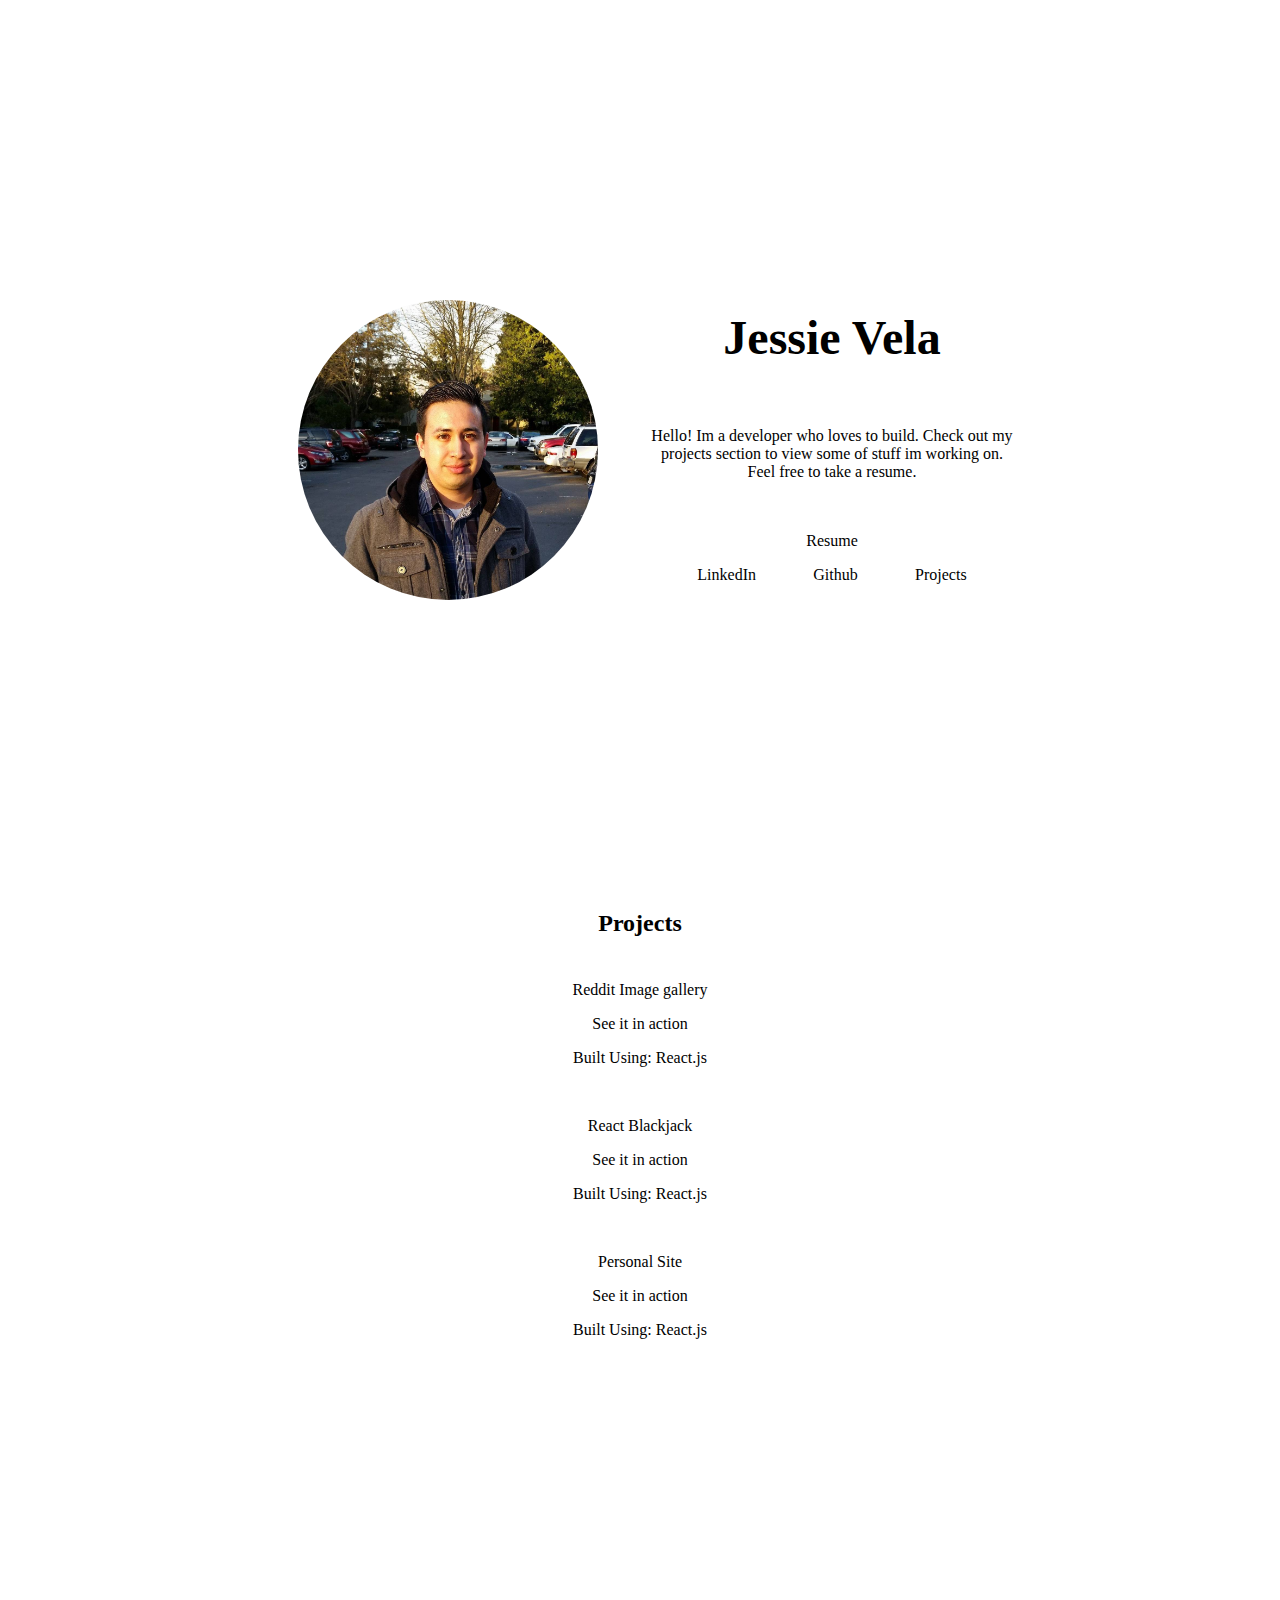
==== home.html @ 38e901ca "Initial commit" ====
<!DOCTYPE html>
<html lang="en">

<head>
  <meta charset="UTF-8">
  <meta name="viewport" content="width=device-width, initial-scale=1.0">
  <link rel="stylesheet" rel="stylesheet" href="home.css">
  <title>Jessie Vela</title>
</head>

<body>
  <div class="headline">
    <div class="headline-content">
      <div class="profile-image"><img src="profile_pic.jpg" alt="">
      </div>
      <div class="header">
        <h1>Jessie Vela</h1>
        <p>Hello! Im a developer who loves to build. Check out my projects section to view some of stuff im working on.
          Feel free to take a resume.</p>
        <div class="links">
          <a href="#">Resume</a>
          <ul>
            <li>LinkedIn</li>
            <li>Github</li>
            <li>Projects</li>
          </ul>
        </div>
      </div>
    </div>
  </div>

  <div class="projects-section">
    <h2>Projects</h2>
    <div class="projects">
      <div class="project">
        <img src="" alt="">
        <p>Reddit Image gallery</p>
        <a href="#">See it in action</a>
        <p>Built Using: React.js</p>
      </div>
      <div class="project">
        <img src="" alt="">
        <p>React Blackjack</p>
        <a href="#">See it in action</a>
        <p>Built Using: React.js</p>
      </div>
      <div class="project">
        <img src="" alt="">
        <p>Personal Site</p>
        <a href="#">See it in action</a>
        <p>Built Using: React.js</p>
      </div>
    </div>
  </div>

</body>

</html>
---- home.css ----
body {
  margin: 0;
}

a {
  text-decoration: none;
  color: black;
}

.headline {
  display: flex;
  height: 100vh;
}

.headline-content {
  display: flex;
  flex-direction: column;
  margin: auto;
  width: 100%;
  justify-content: center;
}

.profile-image {
  width: 100%;
  text-align: center;
}

.profile-image img {
  display: block;
  margin: 0 auto;
  width: 300px;
  height: 300px;
  border-radius: 50%;
}

.header {
  text-align: center;
}

.header h1 {
  font-size: 3rem;
  margin: 10px;
}

.header p {
  margin: 10px;
}

.links ul {
  display: flex;
  padding: 0;
  flex-wrap: wrap;
  list-style-type: none;
  justify-content: space-evenly;
}

.projects-section {
  height: 100vh;
  text-align: center;
}

.projects-section h2 {
  margin: 10px;
}

@media only screen and (min-width: 768px) {
  .headline-content {
    flex-direction: row;
  }

  .header {
    display: flex;
    flex-direction: column;
    justify-content: space-between;
    width: 30%;
  }

  .profile-image {
    width: 30%;
  }
}
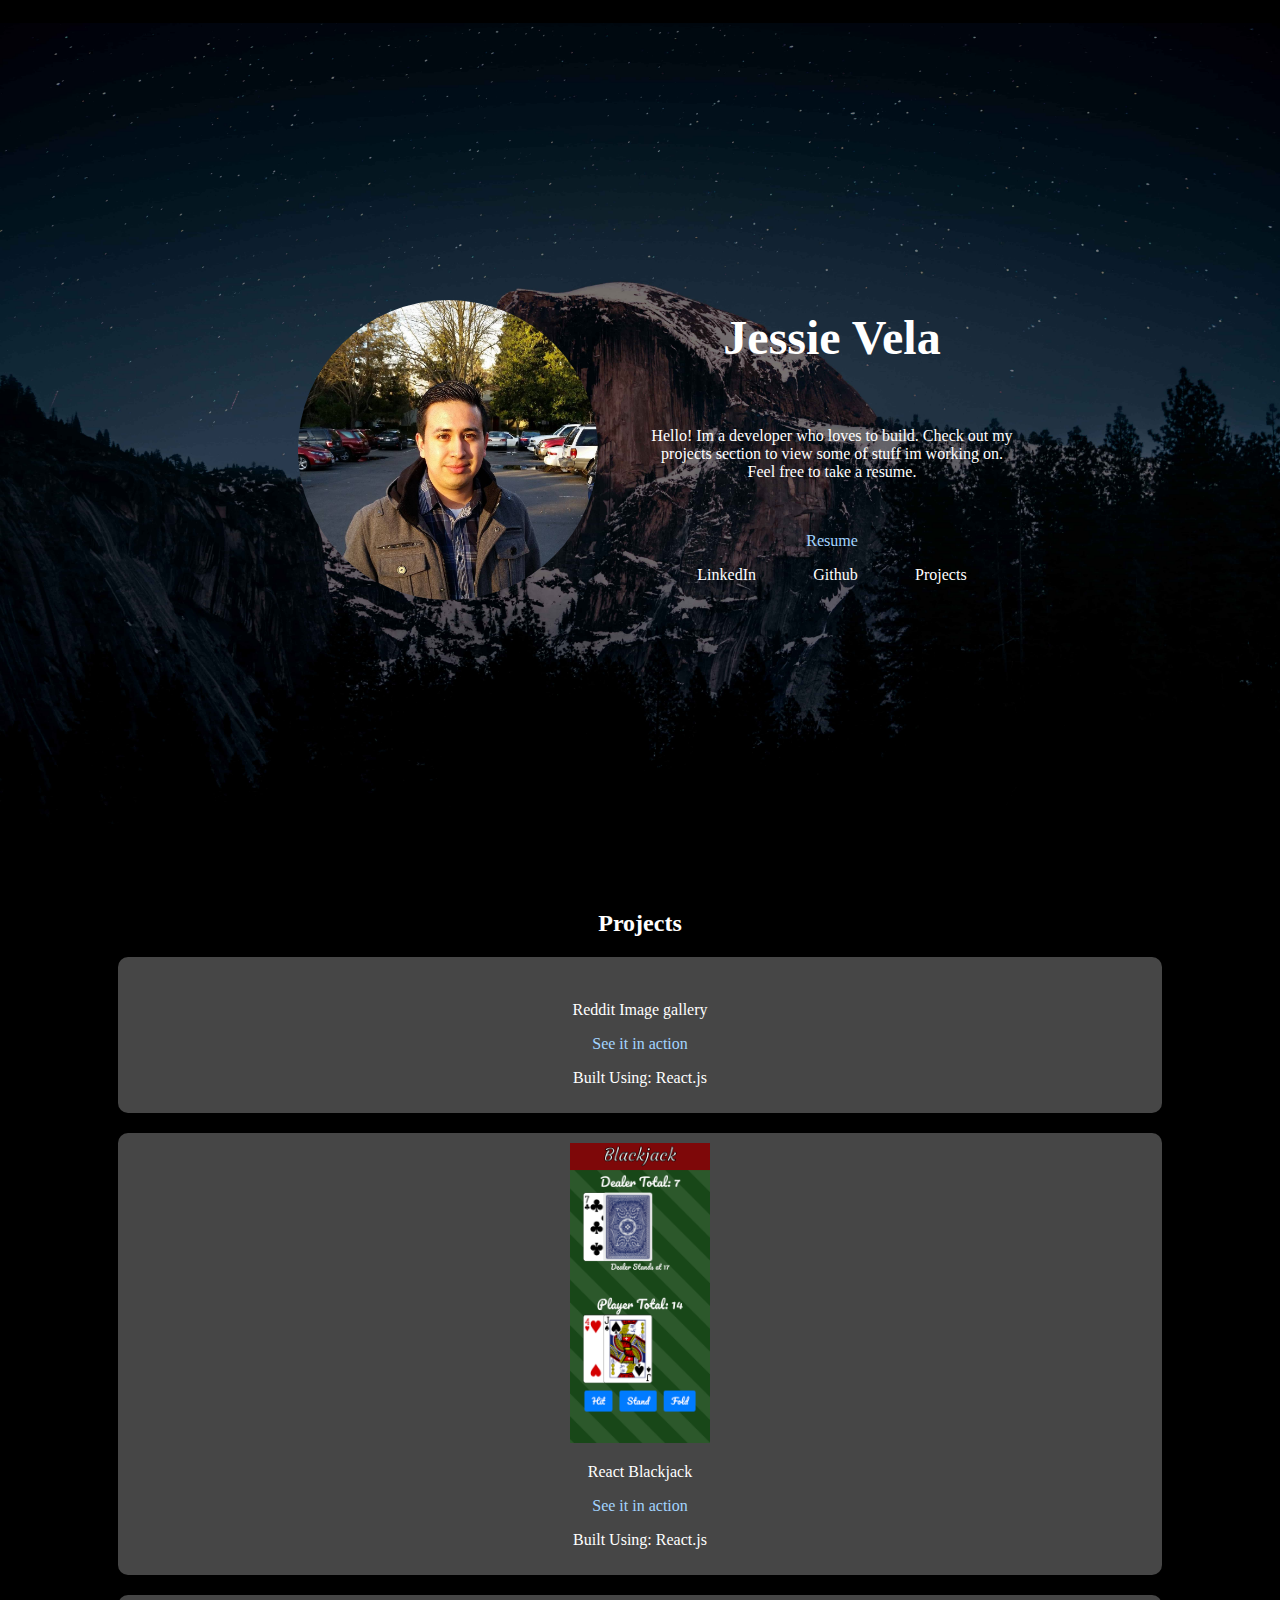
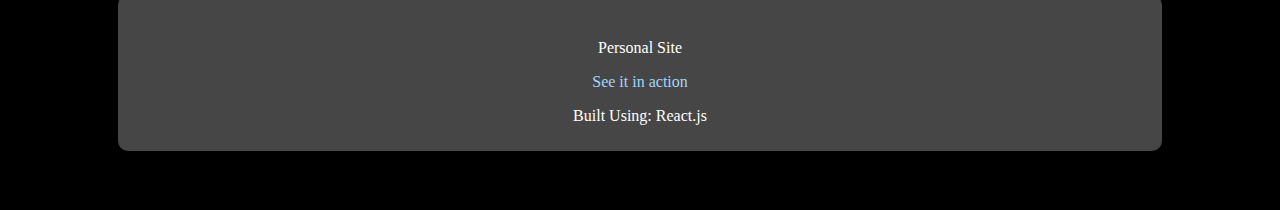
==== commit 23299f14: "Add various styling" ====
--- a/home.html
+++ b/home.html
@@ -39,7 +39,7 @@
         <p>Built Using: React.js</p>
       </div>
       <div class="project">
-        <img src="" alt="">
+        <img src="assets/blackjack.png" alt="">
         <p>React Blackjack</p>
         <a href="#">See it in action</a>
         <p>Built Using: React.js</p>
--- a/home.css
+++ b/home.css
@@ -1,15 +1,26 @@
 body {
   margin: 0;
+  background-color: #000;
+  color: white;
 }
 
 a {
   text-decoration: none;
-  color: black;
+  color: rgb(163, 212, 255);
 }
 
 .headline {
   display: flex;
   height: 100vh;
+  background: url(assets/background-min.jpg);
+  background-repeat: no-repeat;
+  background-position: center;
+  background-attachment: fixed;
+  background-size: 100% auto;
+}
+
+.headline::after {
+  background-color: red;
 }
 
 .headline-content {
@@ -63,6 +74,26 @@
   margin: 10px;
 }
 
+.projects {
+  display: flex;
+  flex-direction: column;
+  align-items: center;
+}
+
+.project {
+  background-color: rgba(74, 74, 74, 95%);
+  width: 80%;
+  padding: 10px;
+  margin: 10px 0;
+  border-radius: 10px;
+  justify-content: center;
+}
+
+.project img {
+  width: auto;
+  height: 300px;
+}
+
 @media only screen and (min-width: 768px) {
   .headline-content {
     flex-direction: row;
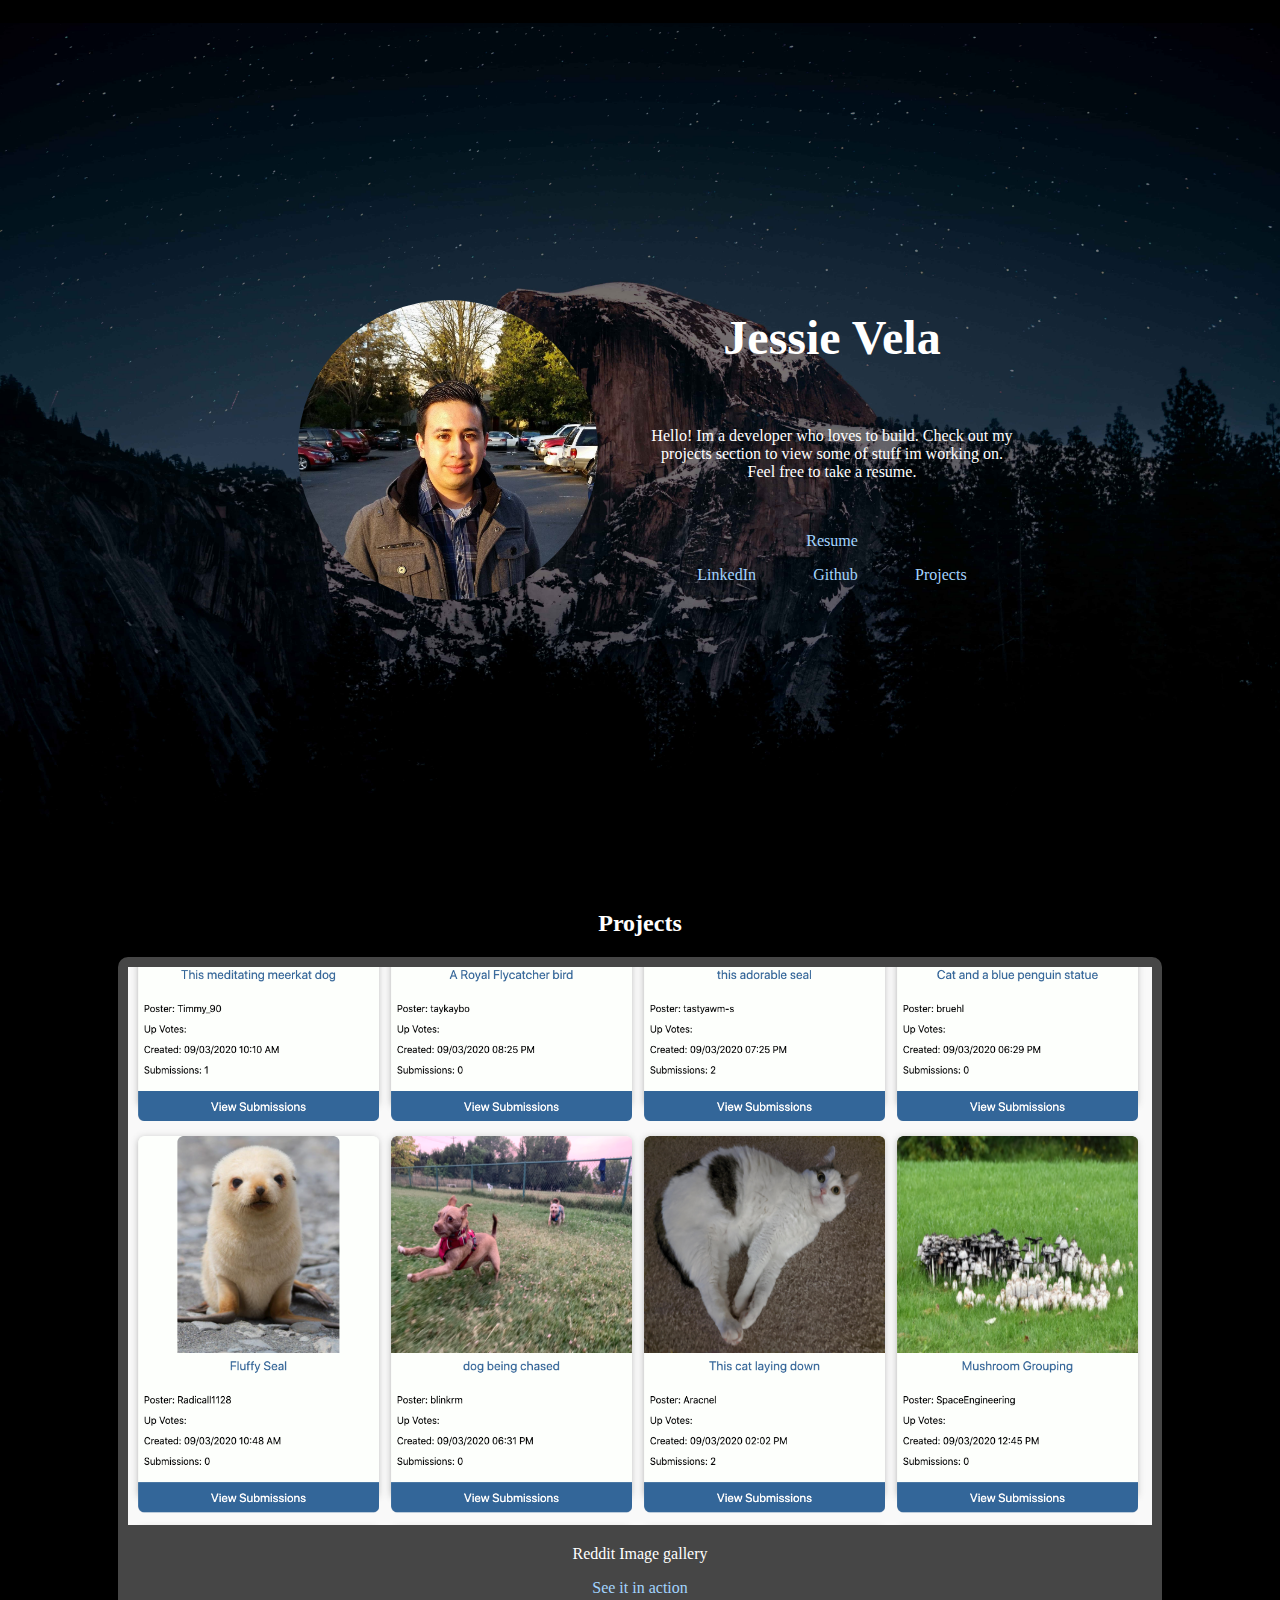
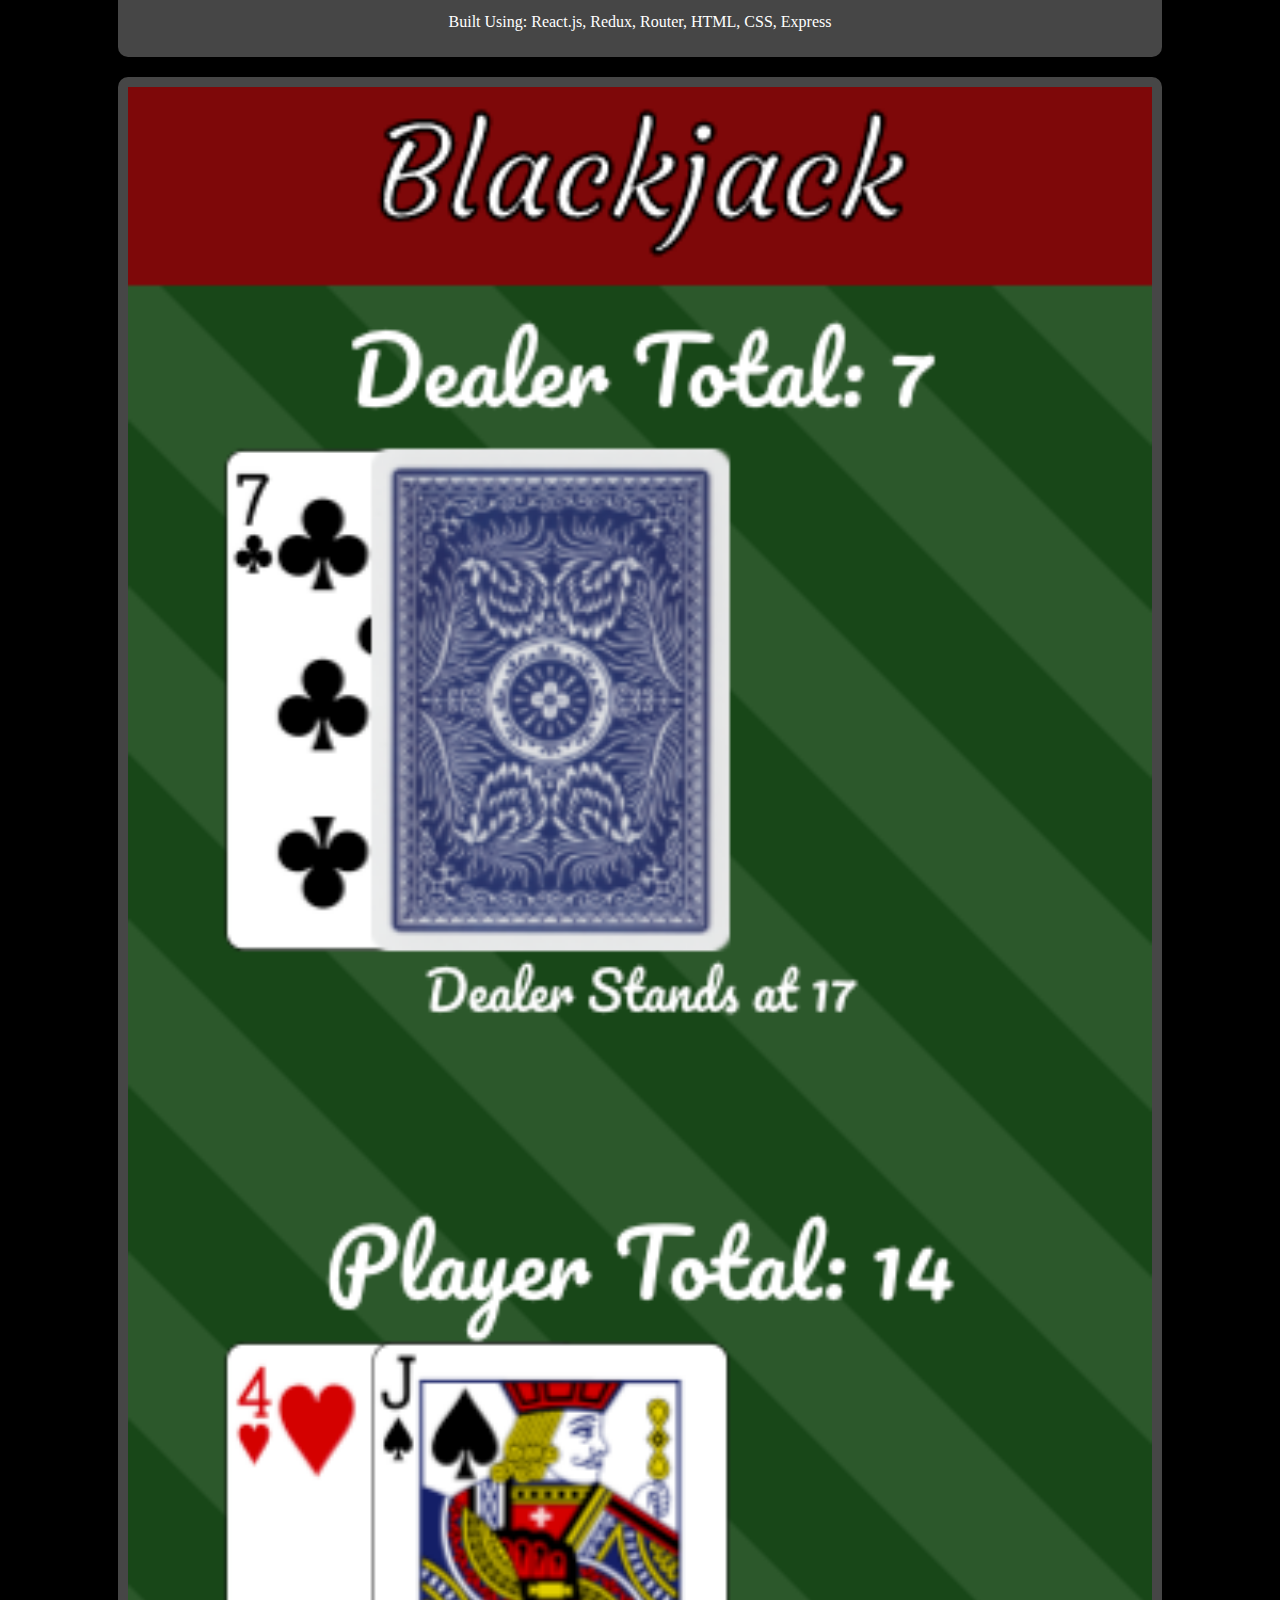
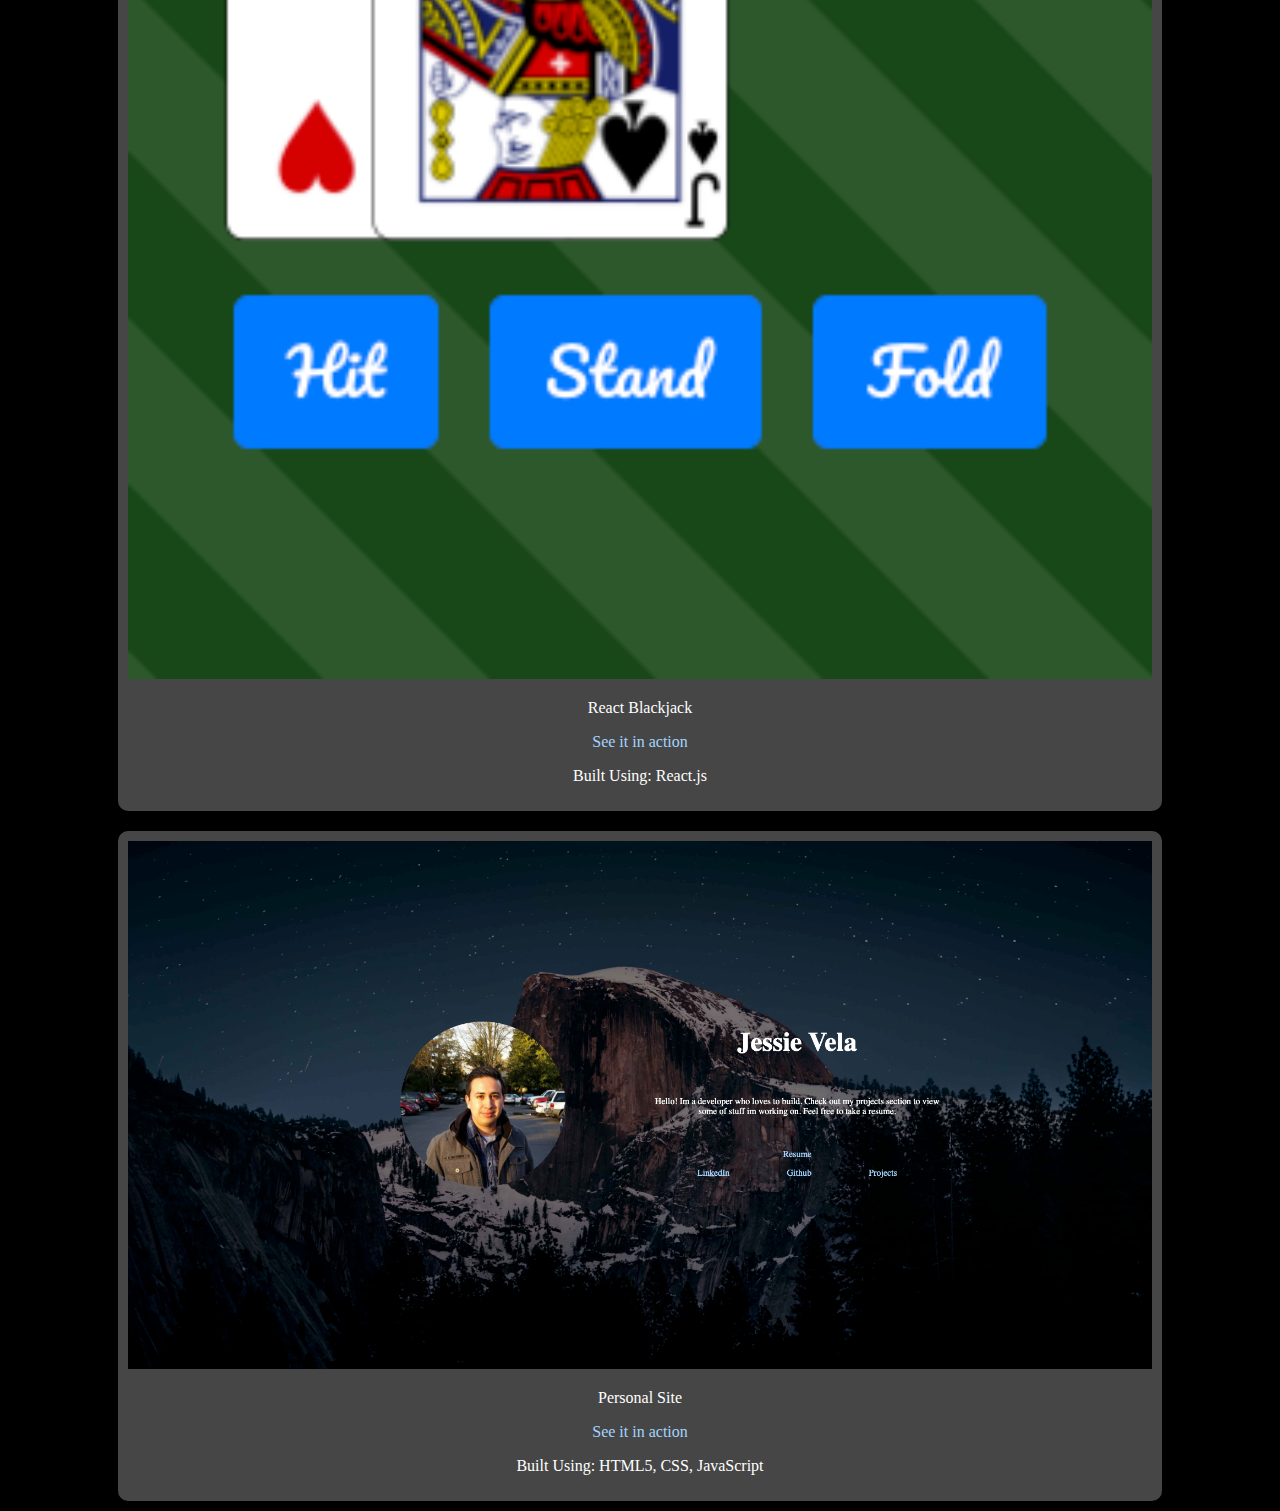
==== commit 90ecbbb8: "Add various styling" ====
--- a/home.html
+++ b/home.html
@@ -11,7 +11,7 @@
 <body>
   <div class="headline">
     <div class="headline-content">
-      <div class="profile-image"><img src="profile_pic.jpg" alt="">
+      <div class="profile-image"><img src="assets/profile_pic.jpg" alt="">
       </div>
       <div class="header">
         <h1>Jessie Vela</h1>
@@ -20,9 +20,9 @@
         <div class="links">
           <a href="#">Resume</a>
           <ul>
-            <li>LinkedIn</li>
-            <li>Github</li>
-            <li>Projects</li>
+            <a href="https://www.linkedin.com/in/velajessie" target='_blank' rel="noopener noreferrer">LinkedIn</a>
+            <a href="https://www.github.com/jessievela" target='_blank' rel="noopener noreferrer">Github</a>
+            <a href="#Projects">Projects</a>
           </ul>
         </div>
       </div>
@@ -30,13 +30,14 @@
   </div>
 
   <div class="projects-section">
+    <a name="Projects"></a>
     <h2>Projects</h2>
     <div class="projects">
-      <div class="project">
-        <img src="" alt="">
+      <div class="project active">
+        <img src="assets/photoshop.png" alt="">
         <p>Reddit Image gallery</p>
         <a href="#">See it in action</a>
-        <p>Built Using: React.js</p>
+        <p>Built Using: React.js, Redux, Router, HTML, CSS, Express</p>
       </div>
       <div class="project">
         <img src="assets/blackjack.png" alt="">
@@ -45,14 +46,14 @@
         <p>Built Using: React.js</p>
       </div>
       <div class="project">
-        <img src="" alt="">
+        <img src="assets/personal-site.png" alt="">
         <p>Personal Site</p>
         <a href="#">See it in action</a>
-        <p>Built Using: React.js</p>
+        <p>Built Using: HTML5, CSS, JavaScript</p>
       </div>
     </div>
   </div>
-
+  <script src="home.js"></script>
 </body>
 
 </html>--- a/home.css
+++ b/home.css
@@ -90,8 +90,12 @@
 }
 
 .project img {
-  width: auto;
-  height: 300px;
+  width: 100%;
+  height: auto;
+}
+
+.hidden {
+  display: none;
 }
 
 @media only screen and (min-width: 768px) {
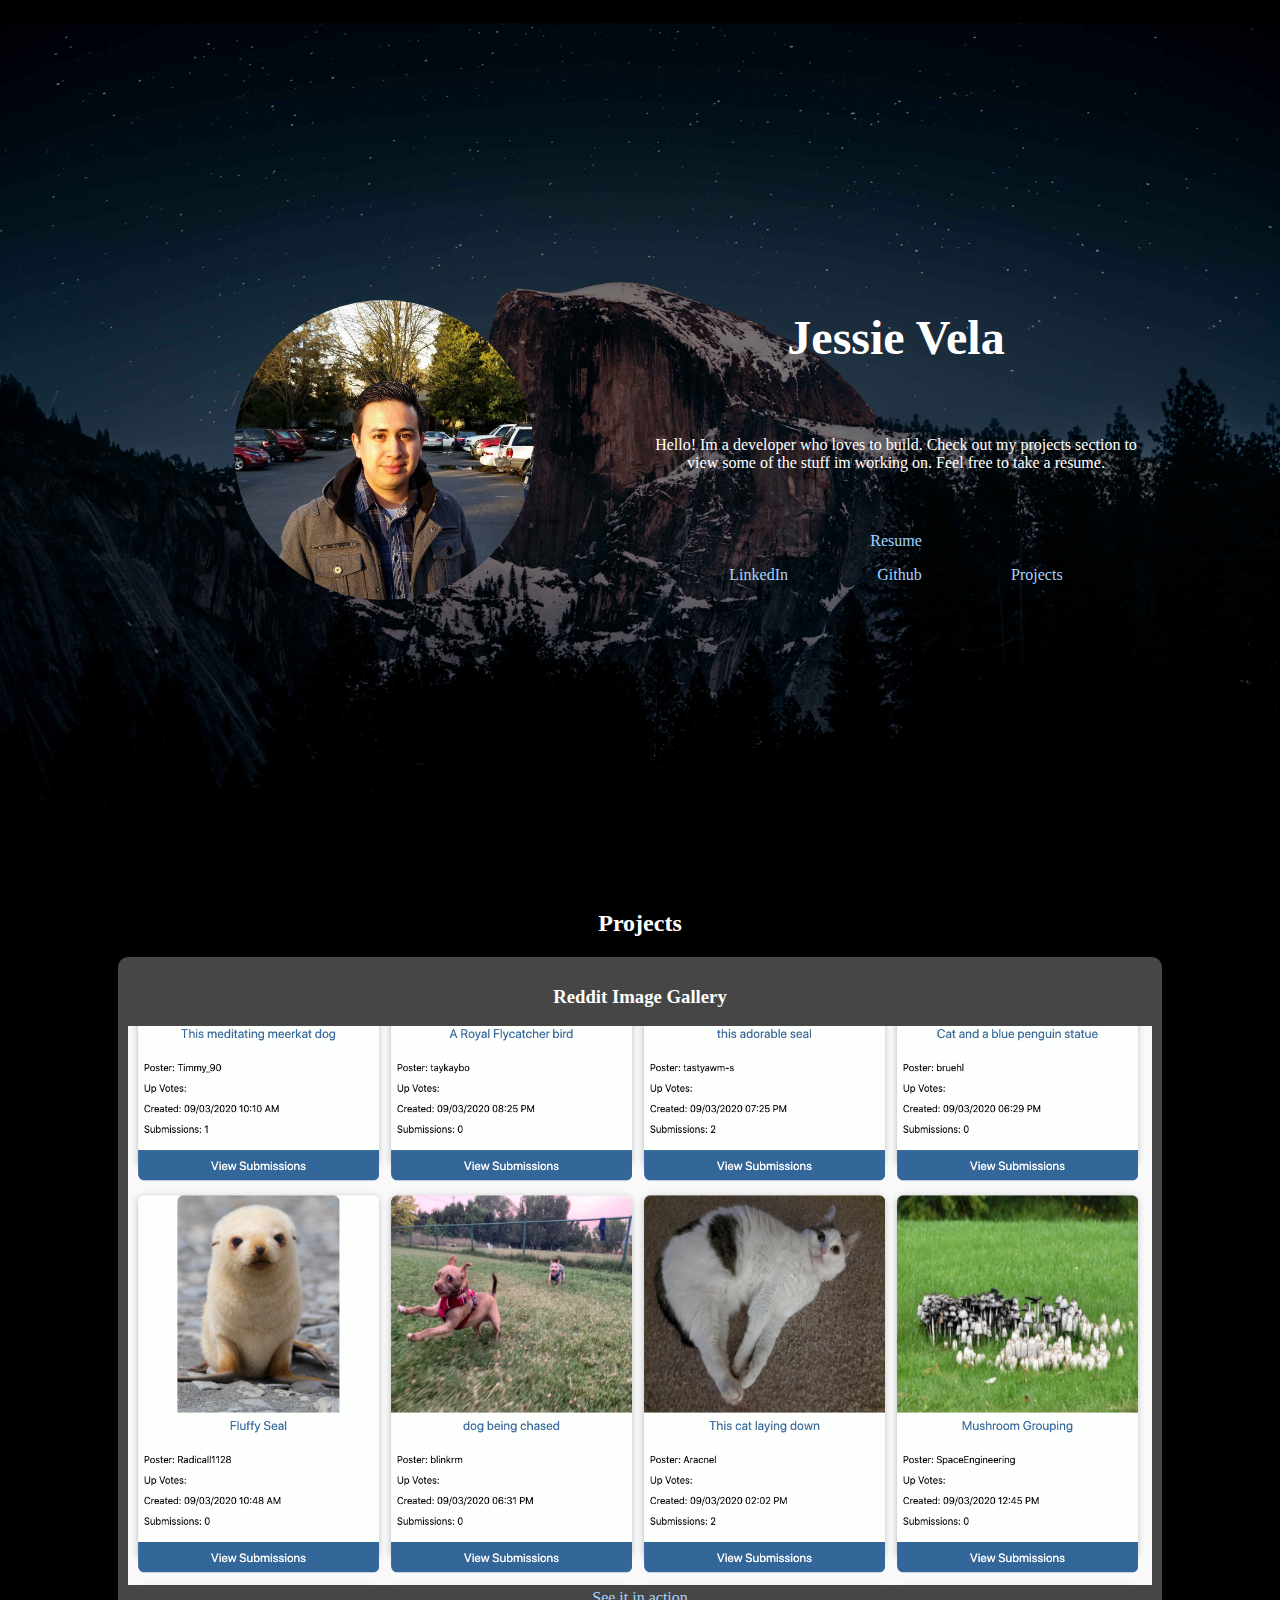
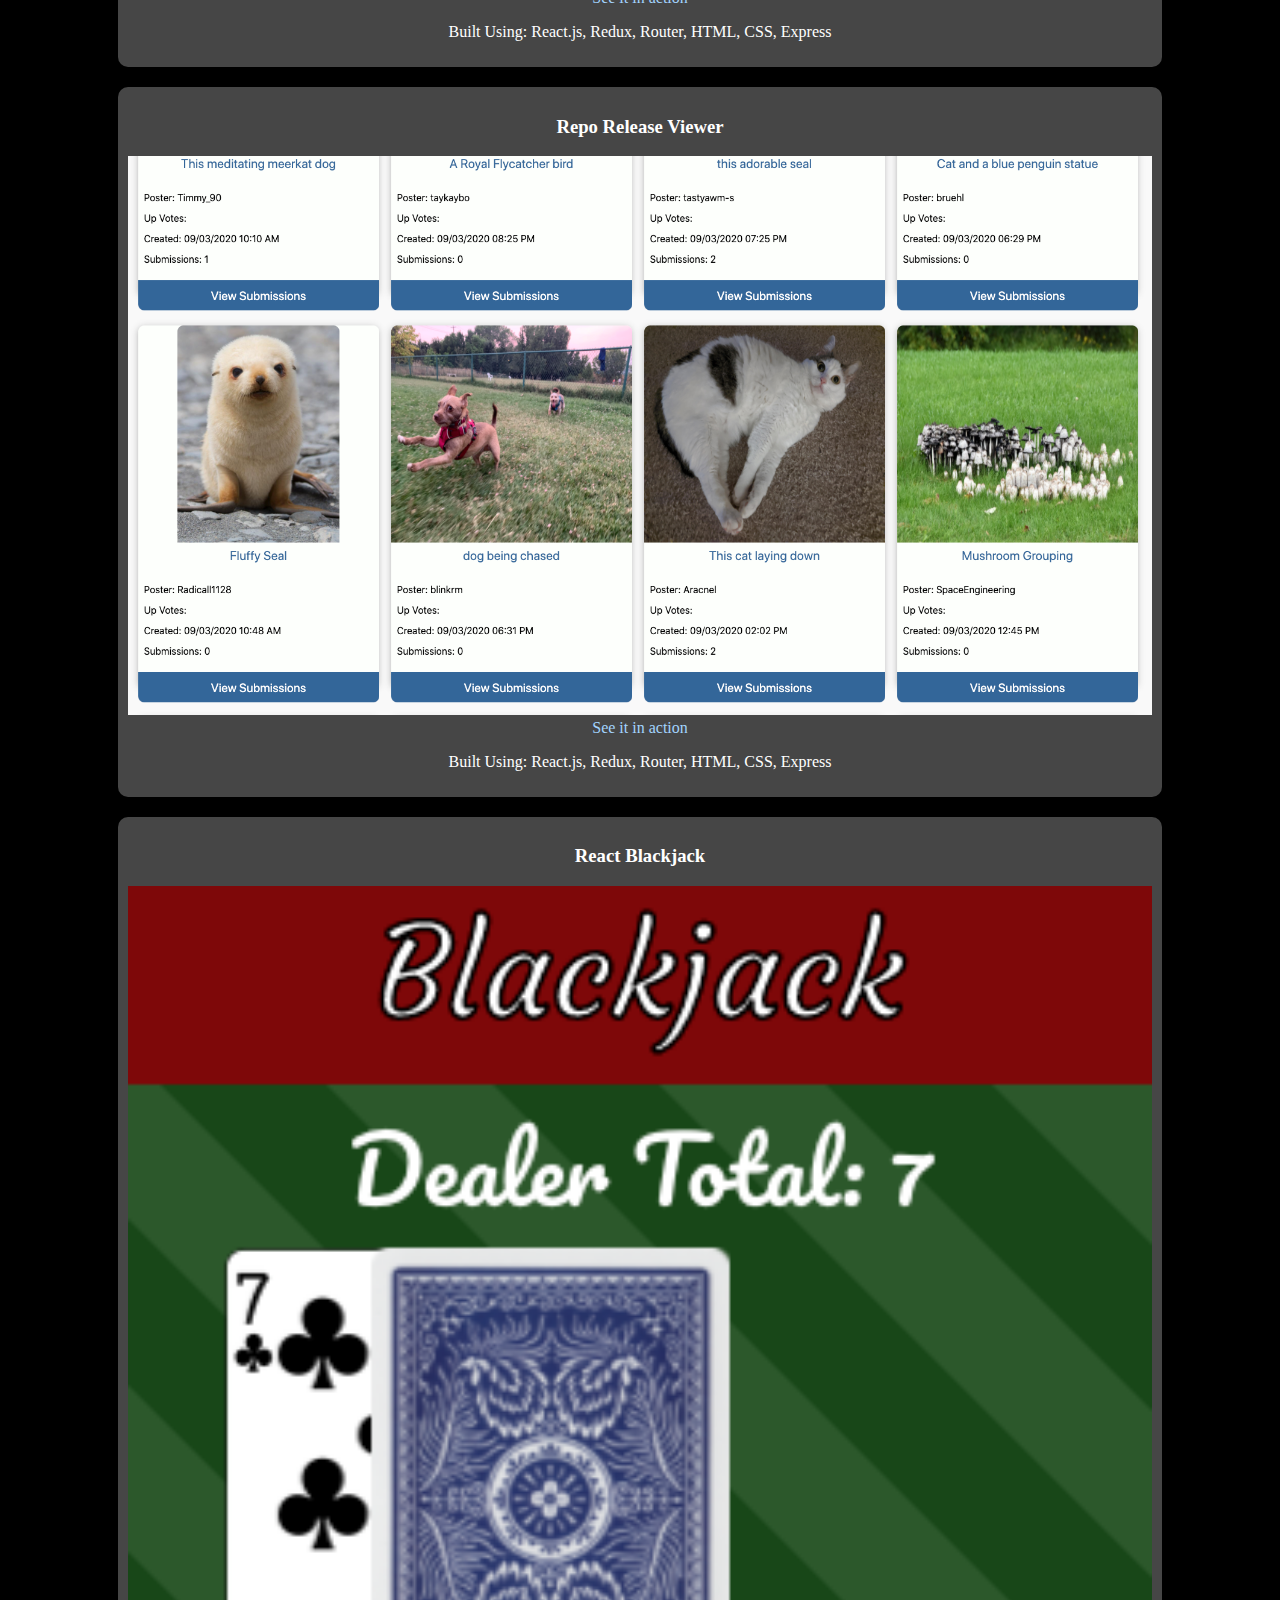
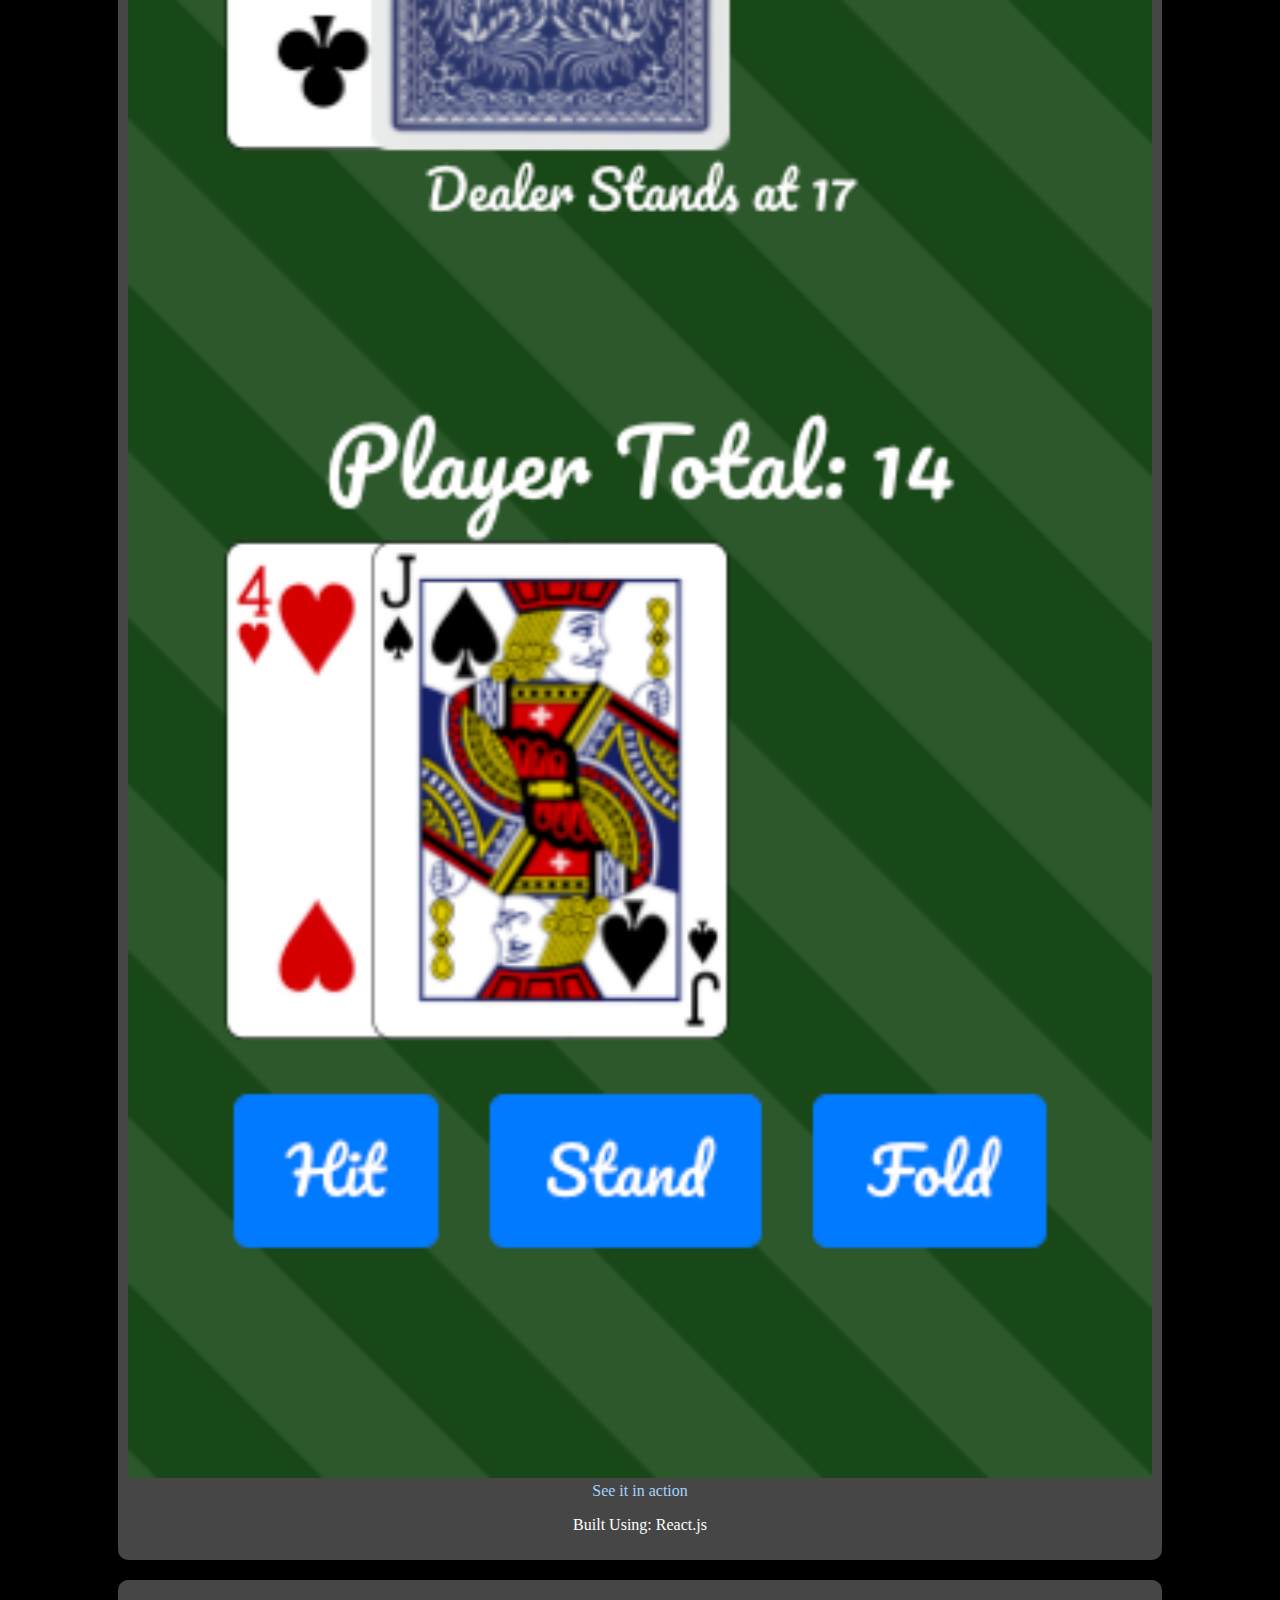
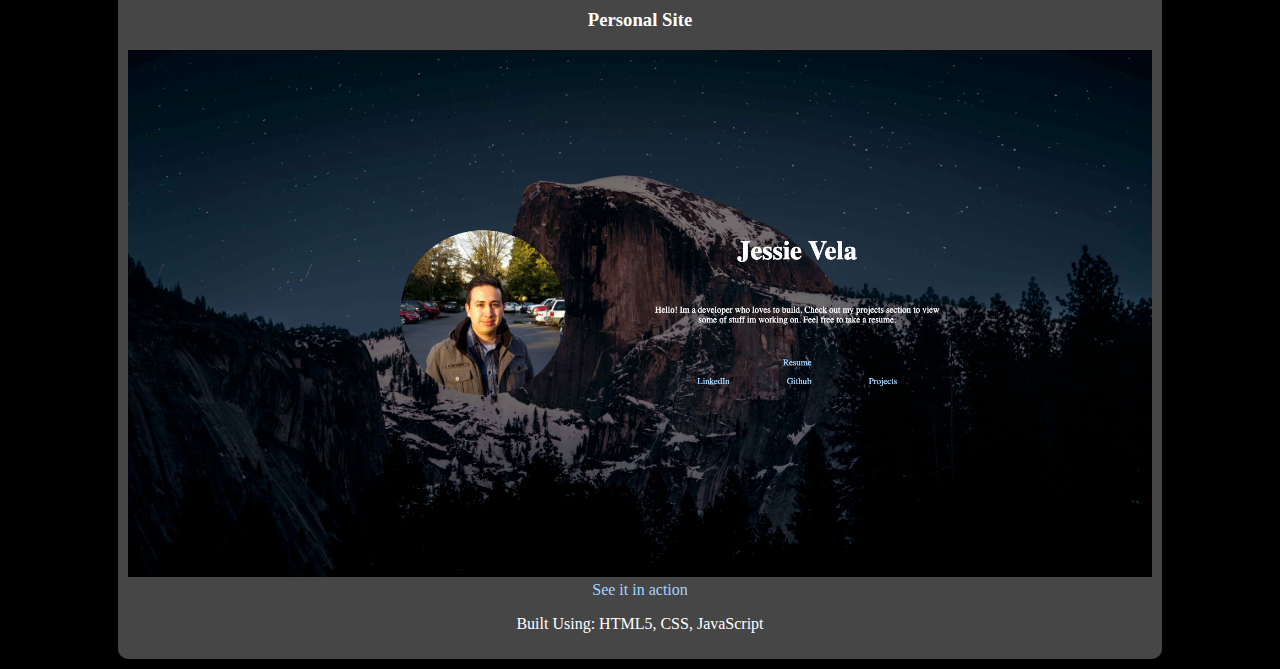
==== commit 92a8c72d: "Add styling" ====
--- a/home.html
+++ b/home.html
@@ -15,7 +15,8 @@
       </div>
       <div class="header">
         <h1>Jessie Vela</h1>
-        <p>Hello! Im a developer who loves to build. Check out my projects section to view some of stuff im working on.
+        <p>Hello! Im a developer who loves to build. Check out my projects section to view some of the stuff im working
+          on.
           Feel free to take a resume.</p>
         <div class="links">
           <a href="#">Resume</a>
@@ -34,20 +35,26 @@
     <h2>Projects</h2>
     <div class="projects">
       <div class="project active">
+        <h3>Reddit Image Gallery</h3>
         <img src="assets/photoshop.png" alt="">
-        <p>Reddit Image gallery</p>
+        <a href="#">See it in action</a>
+        <p>Built Using: React.js, Redux, Router, HTML, CSS, Express</p>
+      </div>
+      <div class="project active">
+        <h3>Repo Release Viewer</h3>
+        <img src="assets/photoshop.png" alt="">
         <a href="#">See it in action</a>
         <p>Built Using: React.js, Redux, Router, HTML, CSS, Express</p>
       </div>
       <div class="project">
+        <h3>React Blackjack</h3>
         <img src="assets/blackjack.png" alt="">
-        <p>React Blackjack</p>
         <a href="#">See it in action</a>
         <p>Built Using: React.js</p>
       </div>
       <div class="project">
+        <h3>Personal Site</h3>
         <img src="assets/personal-site.png" alt="">
-        <p>Personal Site</p>
         <a href="#">See it in action</a>
         <p>Built Using: HTML5, CSS, JavaScript</p>
       </div>
--- a/home.css
+++ b/home.css
@@ -107,10 +107,10 @@
     display: flex;
     flex-direction: column;
     justify-content: space-between;
-    width: 30%;
+    width: 40%;
   }
 
   .profile-image {
-    width: 30%;
+    width: 40%;
   }
 }
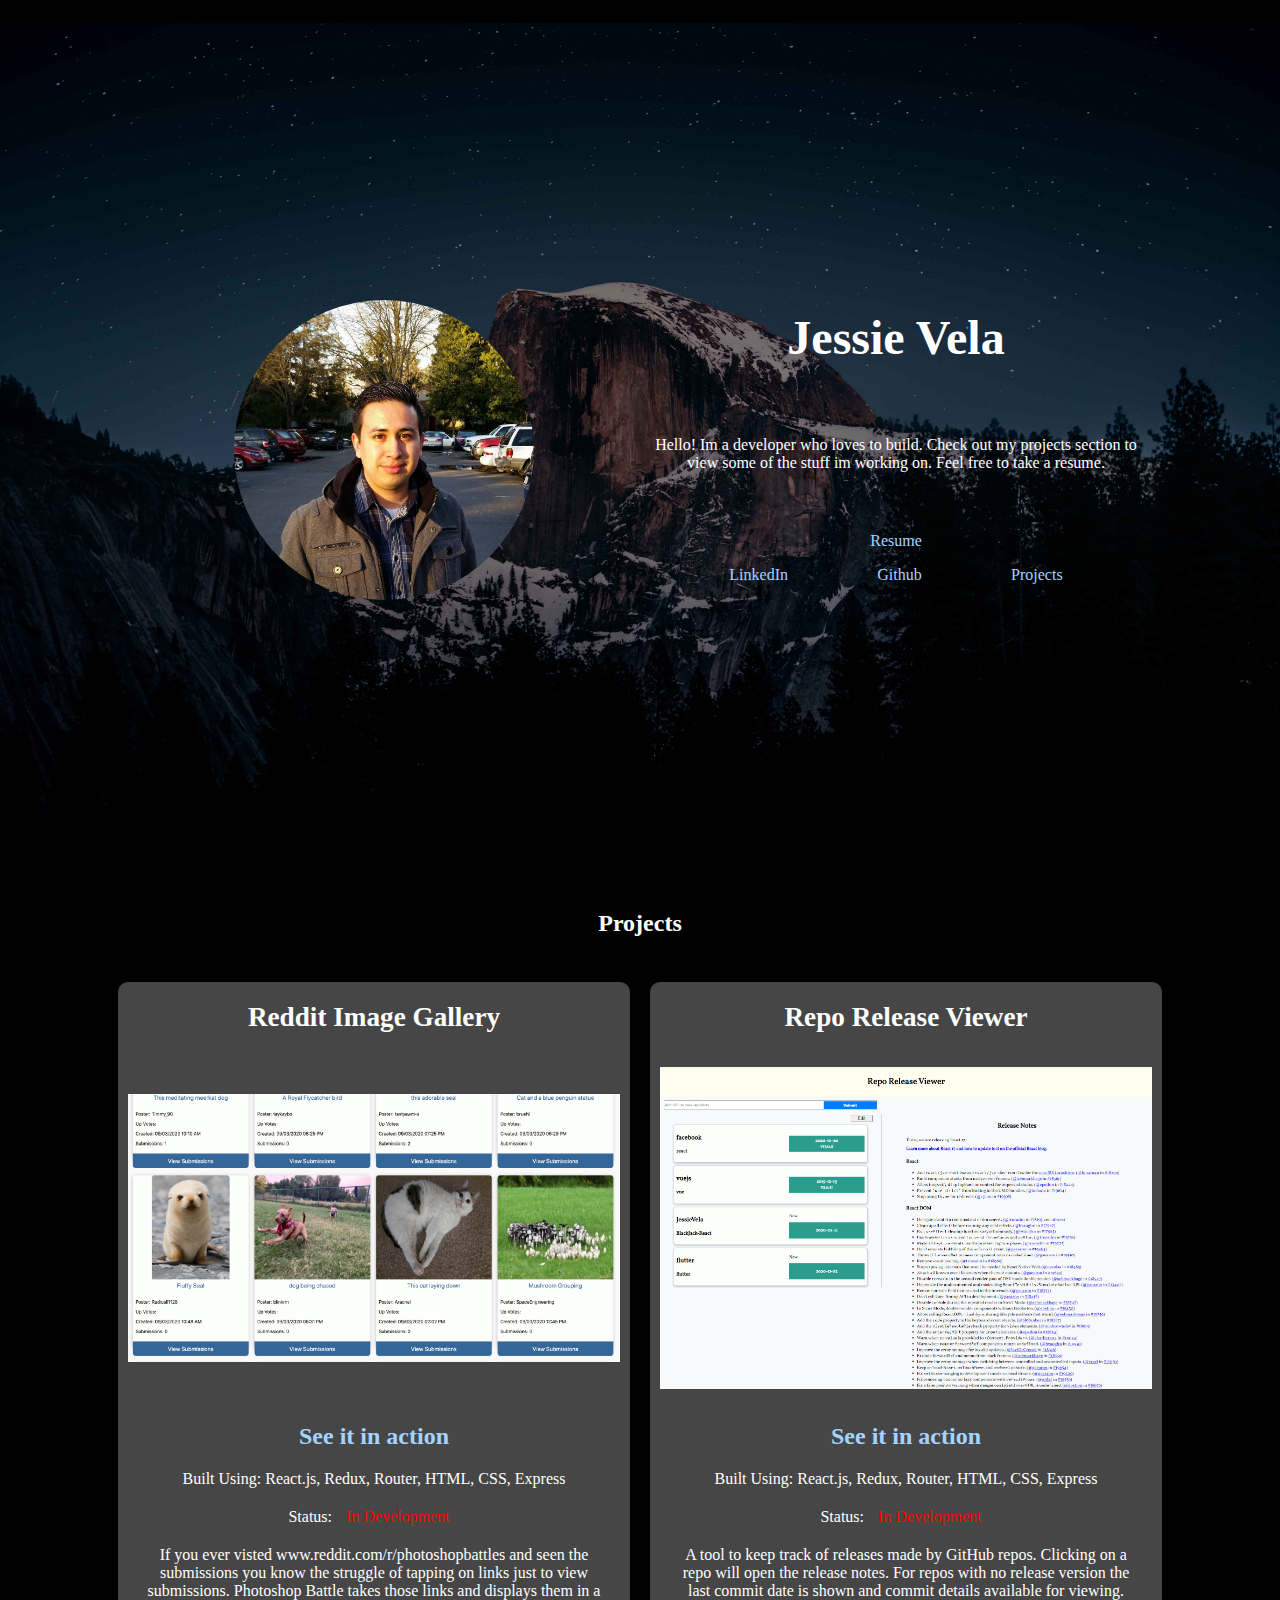
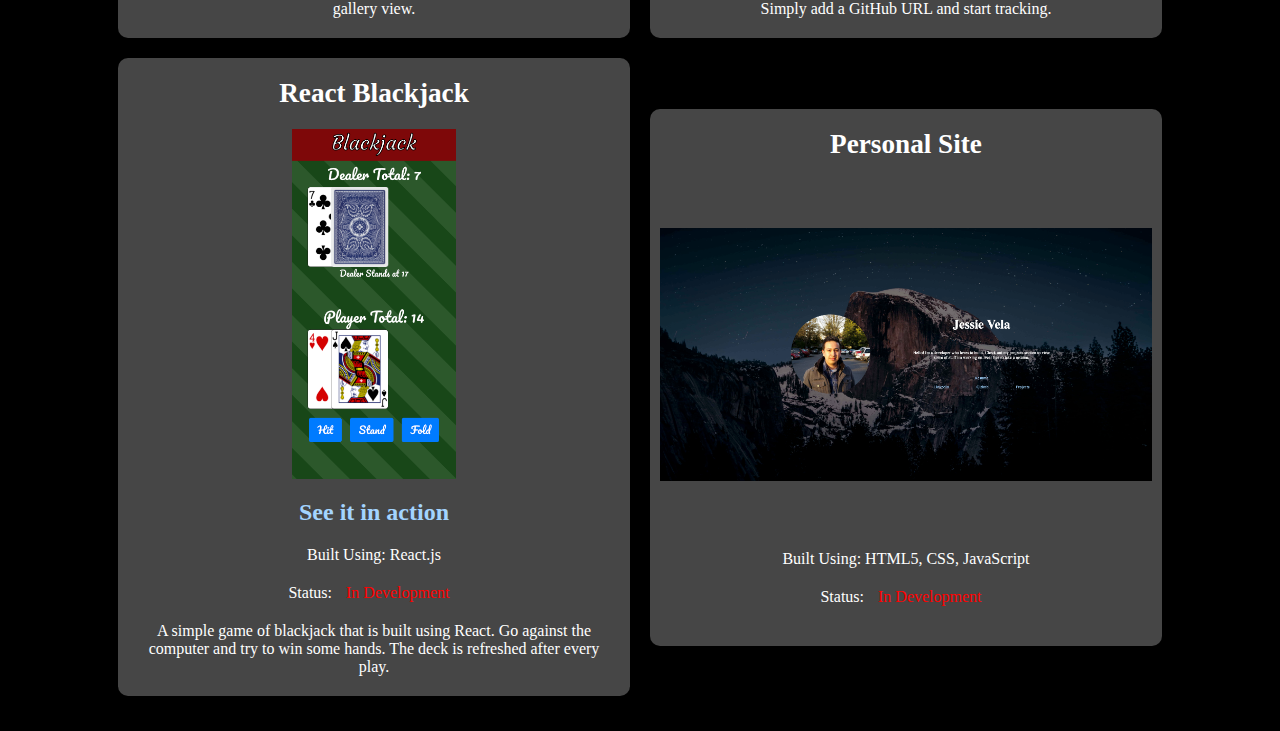
==== commit d30207de: "More styling" ====
--- a/home.html
+++ b/home.html
@@ -37,26 +37,33 @@
       <div class="project active">
         <h3>Reddit Image Gallery</h3>
         <img src="assets/photoshop.png" alt="">
-        <a href="#">See it in action</a>
+        <a href="https://photoshop-battle.herokuapp.com/">See it in action</a>
         <p>Built Using: React.js, Redux, Router, HTML, CSS, Express</p>
+        <p>Status: <span class="dev-status">In Development</span></p>
+        <p>If you ever visted www.reddit.com/r/photoshopbattles and seen the submissions you know the struggle of tapping on links just to view submissions. Photoshop Battle takes those links and displays them in a gallery view.</p>
       </div>
       <div class="project active">
         <h3>Repo Release Viewer</h3>
-        <img src="assets/photoshop.png" alt="">
-        <a href="#">See it in action</a>
+        <img src="assets/repo-viewer.png" alt="">
+        <a href="https://repo-release-viewer.herokuapp.com/">See it in action</a>
         <p>Built Using: React.js, Redux, Router, HTML, CSS, Express</p>
+        <p>Status: <span class="dev-status">In Development</span></p>
+        <p>A tool to keep track of releases made by GitHub repos. Clicking on a repo will open the release notes. For repos with no release version the last commit date is shown and commit details available for viewing. Simply add a GitHub URL and start tracking.</p>
       </div>
       <div class="project">
         <h3>React Blackjack</h3>
         <img src="assets/blackjack.png" alt="">
-        <a href="#">See it in action</a>
+        <a href="https://blackjack-react-project.herokuapp.com/">See it in action</a>
         <p>Built Using: React.js</p>
+        <p>Status: <span class="dev-status">In Development</span></p>
+        <p>A simple game of blackjack that is built using React. Go against the computer and try to win some hands. The deck is refreshed after every play.</p>
       </div>
       <div class="project">
         <h3>Personal Site</h3>
         <img src="assets/personal-site.png" alt="">
-        <a href="#">See it in action</a>
         <p>Built Using: HTML5, CSS, JavaScript</p>
+        <p>Status: <span class="dev-status">In Development</span></p>
+        <p></p>
       </div>
     </div>
   </div>
--- a/home.css
+++ b/home.css
@@ -7,6 +7,10 @@
 a {
   text-decoration: none;
   color: rgb(163, 212, 255);
+}
+
+.dev-status {
+  color: red;
 }
 
 .headline {
@@ -81,6 +85,9 @@
 }
 
 .project {
+  display: flex;
+  flex-direction: column;
+  align-items: center;
   background-color: rgba(74, 74, 74, 95%);
   width: 80%;
   padding: 10px;
@@ -114,3 +121,35 @@
     width: 40%;
   }
 }
+
+@media only screen and (min-width: 1024px) {
+  .projects {
+    flex-direction: row;
+    flex-wrap: wrap;
+    padding: 25px;
+    justify-content: center;
+  }
+
+  .project * {
+    margin: 10px;
+  }
+
+  .project a {
+    font-size: 1.5rem;
+    font-weight: 800;
+  }
+
+  .project h3 {
+    font-size: 1.7rem;
+  }
+
+  .project {
+    width: 40%;
+    margin: 10px;
+  }
+
+  .project img {
+    object-fit: scale-down;
+    height: 350px;
+  }
+}
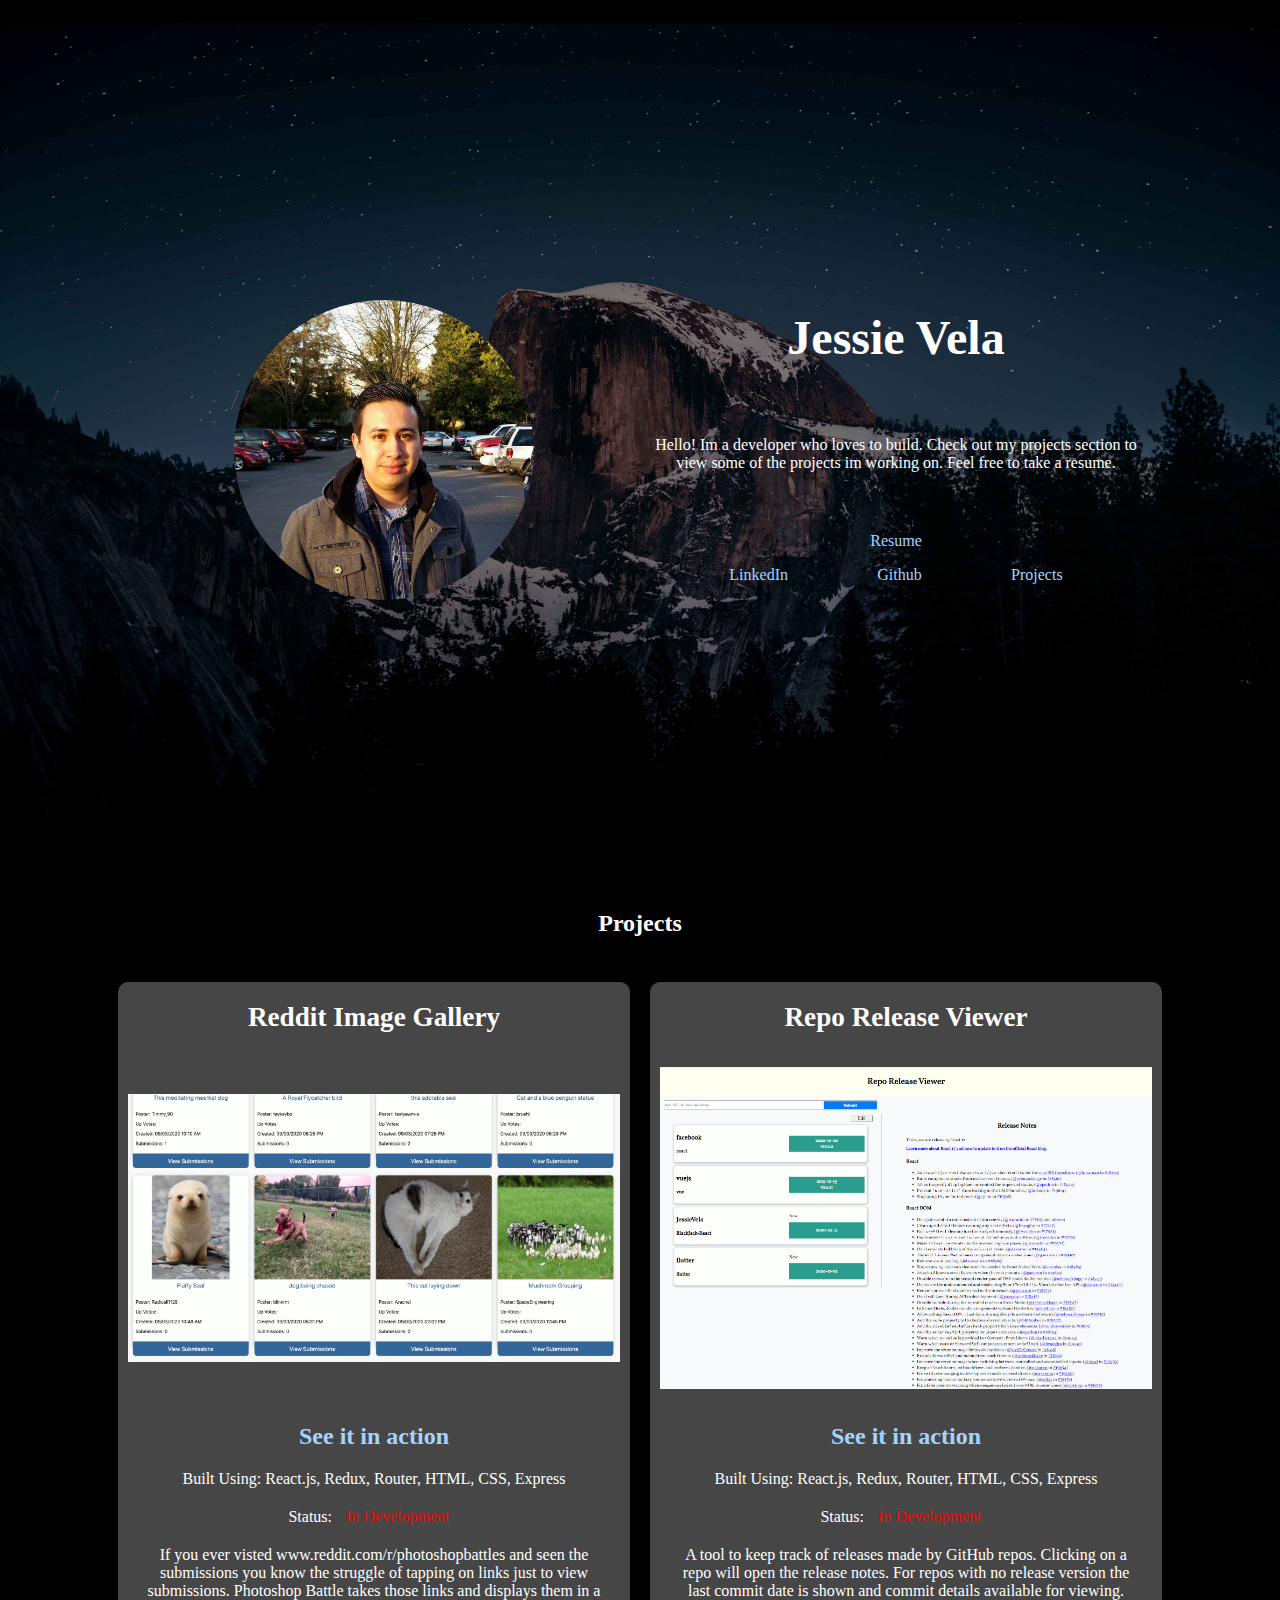
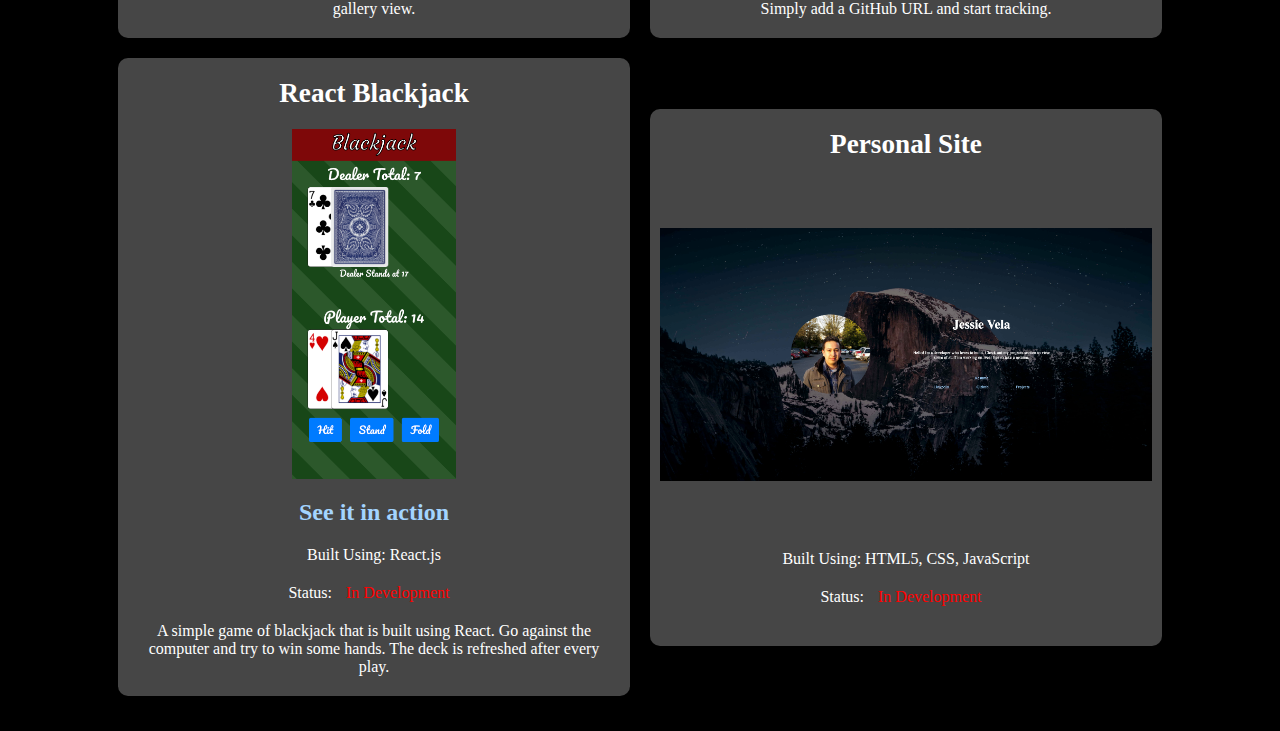
==== commit 895a44e7: "Add resume" ====
--- a/home.html
+++ b/home.html
@@ -15,11 +15,10 @@
       </div>
       <div class="header">
         <h1>Jessie Vela</h1>
-        <p>Hello! Im a developer who loves to build. Check out my projects section to view some of the stuff im working
-          on.
-          Feel free to take a resume.</p>
+        <p>Hello! Im a developer who loves to build. Check out my projects section to view some of the projects im working
+          on. Feel free to take a resume.</p>
         <div class="links">
-          <a href="#">Resume</a>
+          <a href="/assets/Jessie_Vela_v2.0.pdf" download="Jessie_Vela_Resume">Resume</a>
           <ul>
             <a href="https://www.linkedin.com/in/velajessie" target='_blank' rel="noopener noreferrer">LinkedIn</a>
             <a href="https://www.github.com/jessievela" target='_blank' rel="noopener noreferrer">Github</a>
